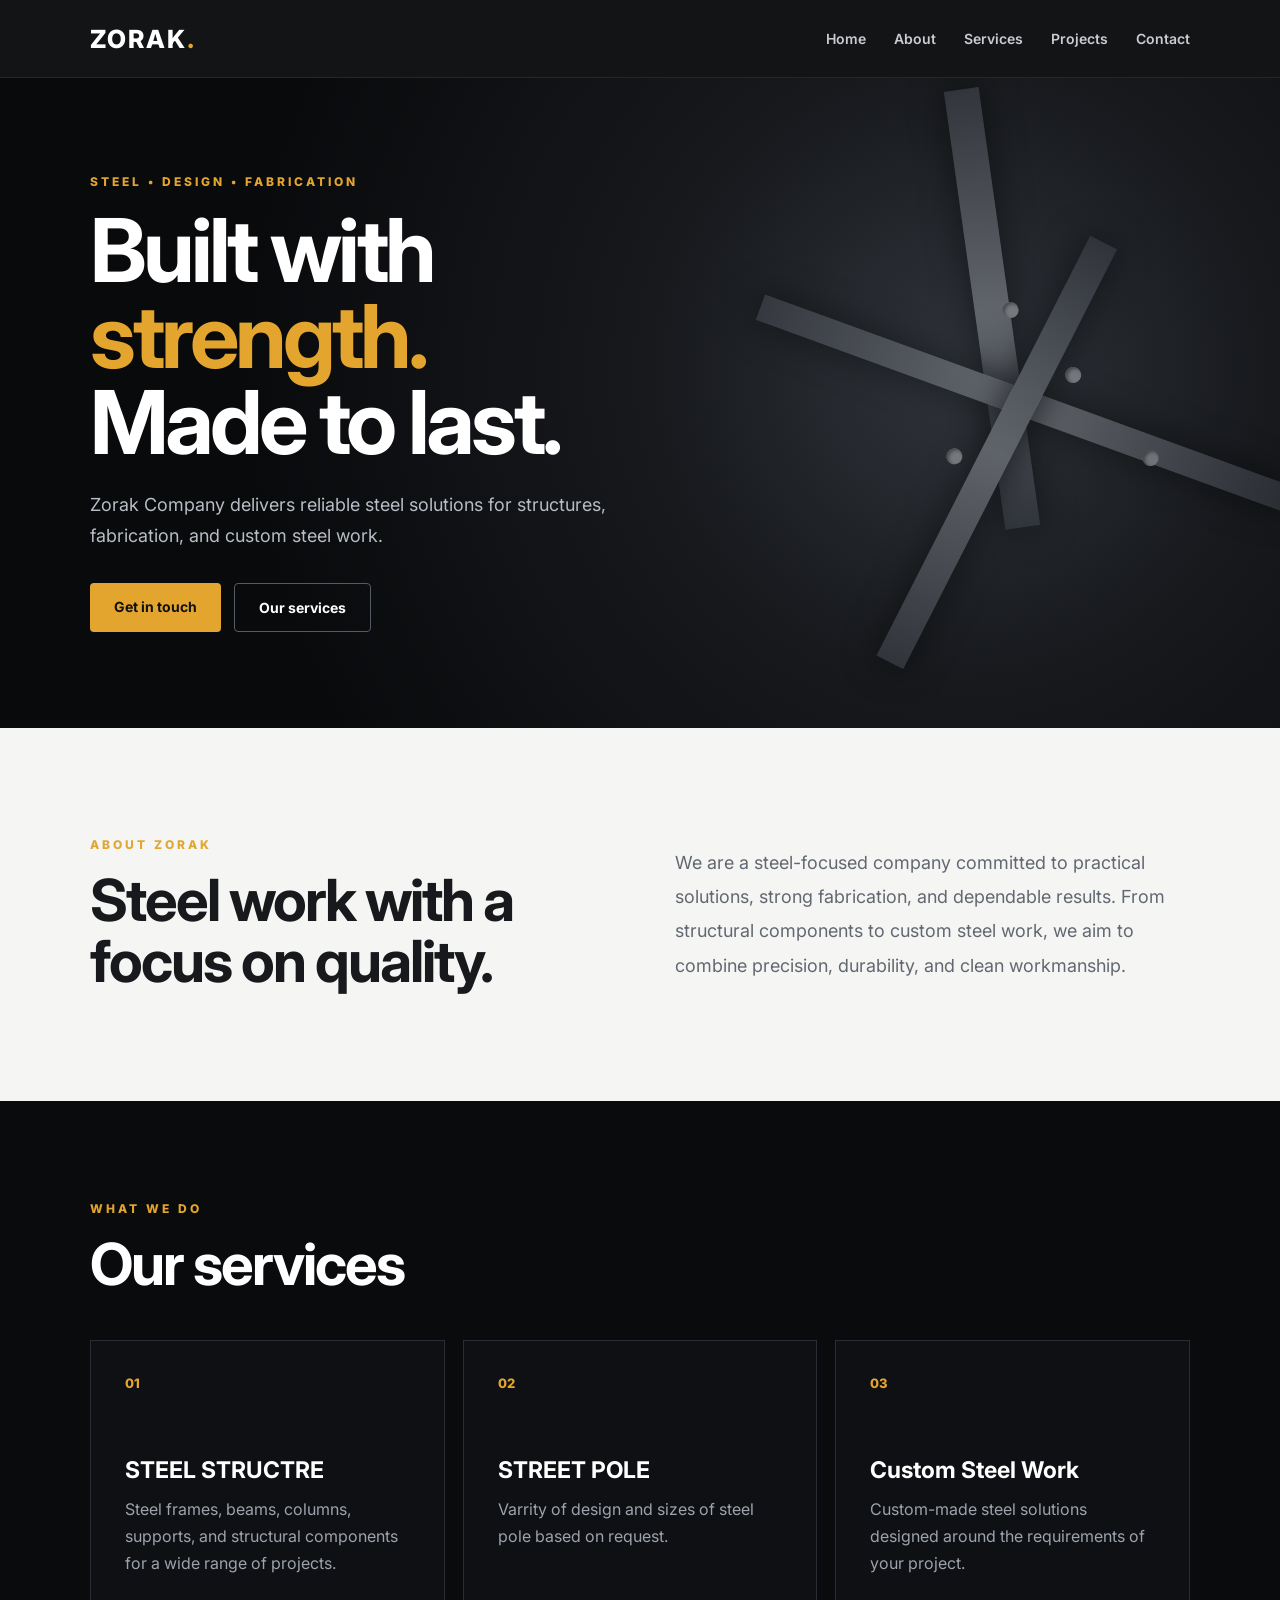
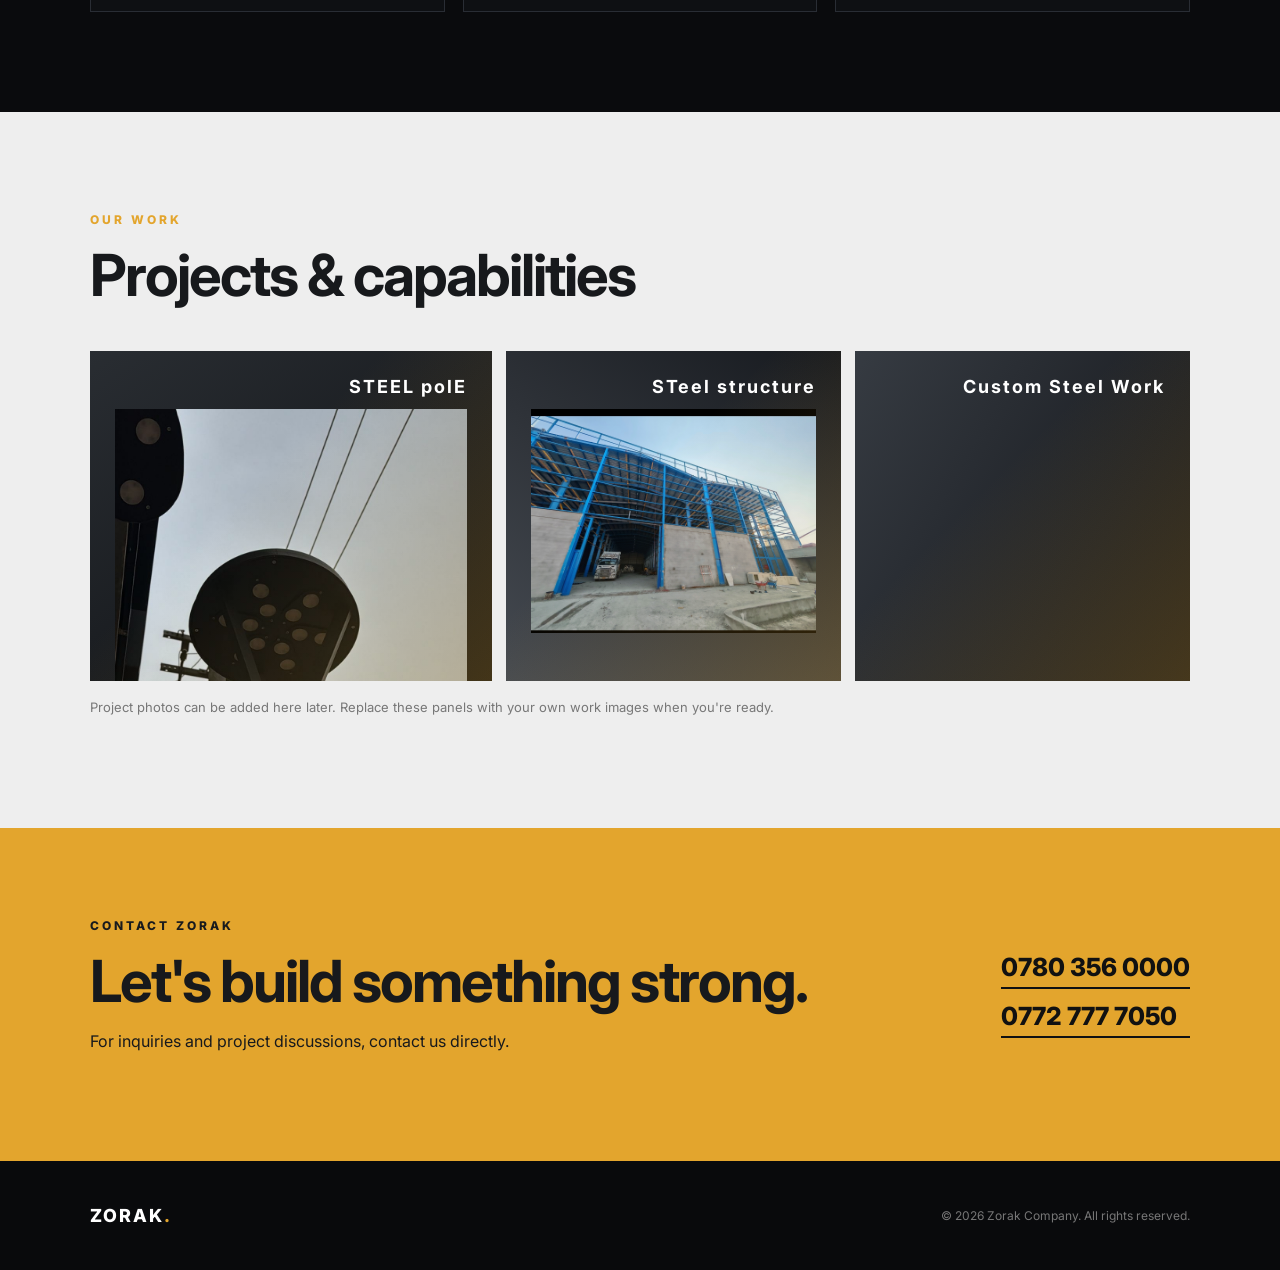
==== index.html @ 76cf574f "Update index.html" ====
<!DOCTYPE html>
<html lang="en">
<head>
  <meta charset="UTF-8">
  <meta name="viewport" content="width=device-width, initial-scale=1.0">
  <title>Zorak Company | Steel Solutions</title>
  <meta name="description" content="Zorak Company provides professional steel solutions, fabrication, and structural steel services.">
  <link rel="stylesheet" href="style.css">
</head>
<body>
  <header class="navbar">
    <a class="logo" href="#home">ZORAK<span>.</span></a>
    <nav>
      <a href="#home">Home</a>
      <a href="#about">About</a>
      <a href="#services">Services</a>
      <a href="#projects">Projects</a>
      <a href="#contact">Contact</a>
    </nav>
  </header>

  <main>
    <section id="home" class="hero">
      <div class="hero-content">
        <p class="eyebrow">STEEL • DESIGN • FABRICATION</p>
        <h1>Built with <span>strength.</span><br>Made to last.</h1>
        <p class="hero-text">Zorak Company delivers reliable steel solutions for structures, fabrication, and custom steel work.</p>
        <div class="buttons">
          <a class="btn primary" href="#contact">Get in touch</a>
          <a class="btn secondary" href="#services">Our services</a>
        </div>
      </div>
      <div class="steel-art" aria-hidden="true">
        <div class="beam beam1"></div>
        <div class="beam beam2"></div>
        <div class="beam beam3"></div>
        <div class="bolt b1"></div><div class="bolt b2"></div>
        <div class="bolt b3"></div><div class="bolt b4"></div>
      </div>
    </section>

    <section id="about" class="section about">
      <div>
        <p class="eyebrow">ABOUT ZORAK</p>
        <h2>Steel work with a focus on quality.</h2>
      </div>
      <p>We are a steel-focused company committed to practical solutions, strong fabrication, and dependable results. From structural components to custom steel work, we aim to combine precision, durability, and clean workmanship.</p>
    </section>

    <section id="services" class="section dark">
      <div class="section-heading">
        <p class="eyebrow">WHAT WE DO</p>
        <h2>Our services</h2>
      </div>
      <div class="cards">
        <article class="card">
          <div class="number">01</div>
          <h3>STEEL STRUCTRE</h3>
          <p>Steel frames, beams, columns, supports, and structural components for a wide range of projects.</p>
        </article>
        <article class="card">
          <div class="number">02</div>
          <h3>STREET POLE</h3>
          <p>Varrity of design and sizes of steel pole based on request.</p>
        </article>
        <article class="card">
          <div class="number">03</div>
          <h3>Custom Steel Work</h3>
          <p>Custom-made steel solutions designed around the requirements of your project.</p>
        </article>
      </div>
    </section>

    <section id="projects" class="section projects">
      <div class="section-heading">
        <p class="eyebrow">OUR WORK</p>
        <h2>Projects & capabilities</h2>
      </div>
      <div class="project-grid">
       <div class="project p1">
    <span>STEEL polE</span>
    <img src="WhatsApp Image 2026-08-22 at 12.21.57 AM.jpeg" alt="Structural Frames">
</div>
        <div class="project p2">
          <span>STeel structure</span>
       <img src="Image 2026-08-22 at 12.22.01 AM.jpeg" alt="Structural Frames">
</div>
        <div class="project p3"><span>Custom Steel Work</span></div>
      </div>
      <p class="note">Project photos can be added here later. Replace these panels with your own work images when you're ready.</p>
    </section>

    <section id="contact" class="contact">
      <div>
        <p class="eyebrow">CONTACT ZORAK</p>
        <h2>Let's build something strong.</h2>
        <p>For inquiries and project discussions, contact us directly.</p>
      </div>
      <div class="phone-list">
        <a href="tel:07803560000">0780 356 0000</a>
        <a href="tel:07727777050">0772 777 7050</a>
      </div>
    </section>
  </main>

  <footer>
    <div class="logo">ZORAK<span>.</span></div>
    <p>© 2026 Zorak Company. All rights reserved.</p>
  </footer>
</body>
</html>
---- style.css ----
@import url('https://fonts.googleapis.com/css2?family=Inter:wght@400;500;600;700;800&display=swap');

:root{
  --bg:#0a0b0d;
  --panel:#111317;
  --text:#f3f4f6;
  --muted:#9da3ad;
  --line:#292d34;
  --accent:#e3a52d;
  --accent2:#ffc857;
}
*{box-sizing:border-box;scroll-behavior:smooth}
body{margin:0;background:#f5f5f3;color:#17191c;font-family:Inter,Arial,sans-serif}
.navbar{height:78px;background:rgba(10,11,13,.96);display:flex;align-items:center;justify-content:space-between;padding:0 7%;position:sticky;top:0;z-index:20;border-bottom:1px solid #24272c}
.logo{font-size:25px;font-weight:800;letter-spacing:2px;color:white;text-decoration:none}.logo span{color:var(--accent)}
nav{display:flex;gap:28px}nav a{color:#c9ccd1;text-decoration:none;font-size:14px;font-weight:600}nav a:hover{color:var(--accent)}
.hero{min-height:650px;background:radial-gradient(circle at 75% 45%,#30343a 0,#17191d 30%,#090a0c 70%);color:white;padding:90px 7%;display:flex;align-items:center;position:relative;overflow:hidden}
.hero-content{max-width:680px;position:relative;z-index:2}.eyebrow{font-size:12px;letter-spacing:3px;color:var(--accent);font-weight:800;margin:0 0 18px}
h1{font-size:clamp(48px,7vw,88px);line-height:.98;margin:0 0 25px;letter-spacing:-4px}h1 span{color:var(--accent)}
.hero-text{font-size:18px;line-height:1.7;color:#b8bdc5;max-width:570px}
.buttons{display:flex;gap:13px;margin-top:32px}.btn{padding:15px 24px;text-decoration:none;font-weight:700;font-size:14px;border-radius:4px}.primary{background:var(--accent);color:#111}.secondary{border:1px solid #555b64;color:white}
.steel-art{position:absolute;right:2%;width:46%;height:75%;opacity:.45;transform:rotate(-8deg)}.beam{position:absolute;background:linear-gradient(90deg,#51565e,#a3a8ae,#444951);box-shadow:0 0 35px #000}.beam1{width:75%;height:35px;top:28%;right:5%;transform:rotate(90deg)}.beam2{width:95%;height:27px;top:49%;right:-8%;transform:rotate(28deg)}.beam3{width:80%;height:30px;top:58%;right:5%;transform:rotate(-55deg)}.bolt{position:absolute;width:16px;height:16px;border-radius:50%;background:#d2d5d9;box-shadow:inset 2px 2px 4px #666}.b1{top:31%;right:38%}.b2{top:46%;right:29%}.b3{top:59%;right:51%}.b4{top:65%;right:18%}
.section{padding:100px 7%}.about{display:grid;grid-template-columns:1fr 1fr;gap:70px;align-items:center}.section h2,.contact h2{font-size:clamp(34px,5vw,58px);letter-spacing:-2px;margin:0;line-height:1.05}.about>p{font-size:18px;line-height:1.9;color:#626871}
.dark{background:var(--bg);color:white}.section-heading{margin-bottom:45px}.cards{display:grid;grid-template-columns:repeat(3,1fr);gap:18px}.card{border:1px solid var(--line);padding:34px;min-height:260px;background:#0e1013}.card:hover{border-color:#5c6169}.number{color:var(--accent);font-weight:800;font-size:13px;margin-bottom:65px}.card h3{font-size:23px;margin:0 0 12px}.card p{color:var(--muted);line-height:1.7;margin:0}
.projects{background:#eee}.project-grid{display:grid;grid-template-columns:1.2fr 1fr 1fr;gap:14px}.project{height:330px;background:#20242a;position:relative;overflow:hidden;display:flex;align-items:end;padding:25px}.project:before{content:"";position:absolute;inset:0;background:linear-gradient(135deg,transparent 40%,rgba(227,165,45,.25));}.p1{background:linear-gradient(145deg,#292d32,#0d0f12)}.p2{background:linear-gradient(35deg,#454a51,#171a1f)}.p3{background:linear-gradient(120deg,#363b42,#111317)}.project span{position:relative;color:white;font-size:12px;letter-spacing:2px;font-weight:800}.note{color:#777;margin-top:18px;font-size:13px}
.contact{padding:90px 7%;background:var(--accent);display:flex;justify-content:space-between;align-items:center;gap:40px}.contact .eyebrow{color:#181a1d}.contact p:not(.eyebrow){max-width:500px;line-height:1.7}.phone-list{display:flex;flex-direction:column;gap:12px}.phone-list a{font-size:25px;font-weight:800;color:#111;text-decoration:none;border-bottom:2px solid #111;padding-bottom:5px}
footer{background:#090a0c;color:#777;padding:35px 7%;display:flex;justify-content:space-between;align-items:center;font-size:12px}footer .logo{font-size:18px}
@media(max-width:800px){nav{display:none}.hero{min-height:600px}.steel-art{opacity:.2;width:100%;right:-20%}.about{grid-template-columns:1fr;gap:30px}.cards{grid-template-columns:1fr}.project-grid{grid-template-columns:1fr}.project{height:240px}.contact{flex-direction:column;align-items:flex-start}.phone-list a{font-size:20px}footer{flex-direction:column;gap:12px;align-items:flex-start}}
.project {
    display: flex;
    flex-direction: column;
    gap: 12px;
}

.project span {
    font-weight: bold;
    font-size: 18px;
}

.project img {
    width: 100%;
    height: auto;
    display: block;
    object-fit: contain;
}
@media (max-width: 768px) {
    .project {
        width: 100%;
        height: auto !important;
    }

    .project img {
        width: 100% !important;
        height: auto !important;
        max-width: 100% !important;
        object-fit: contain !important;
    }
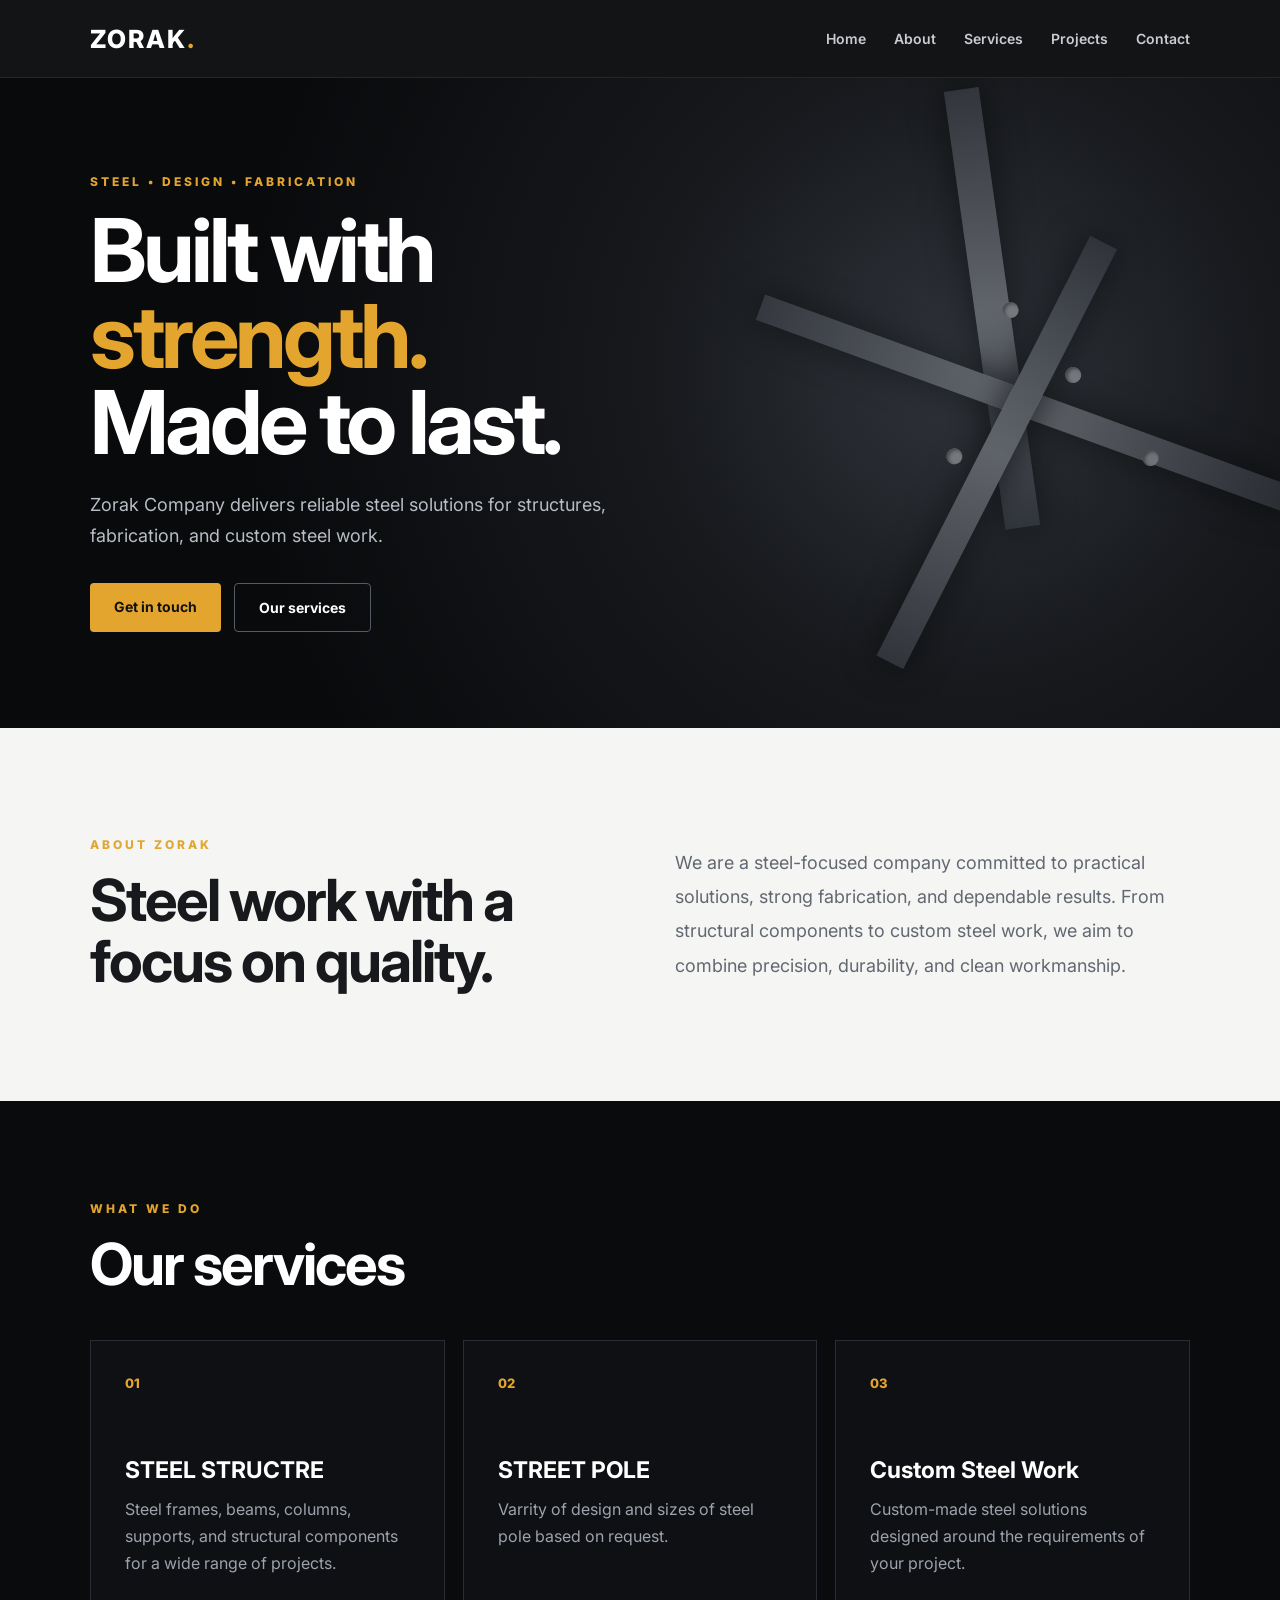
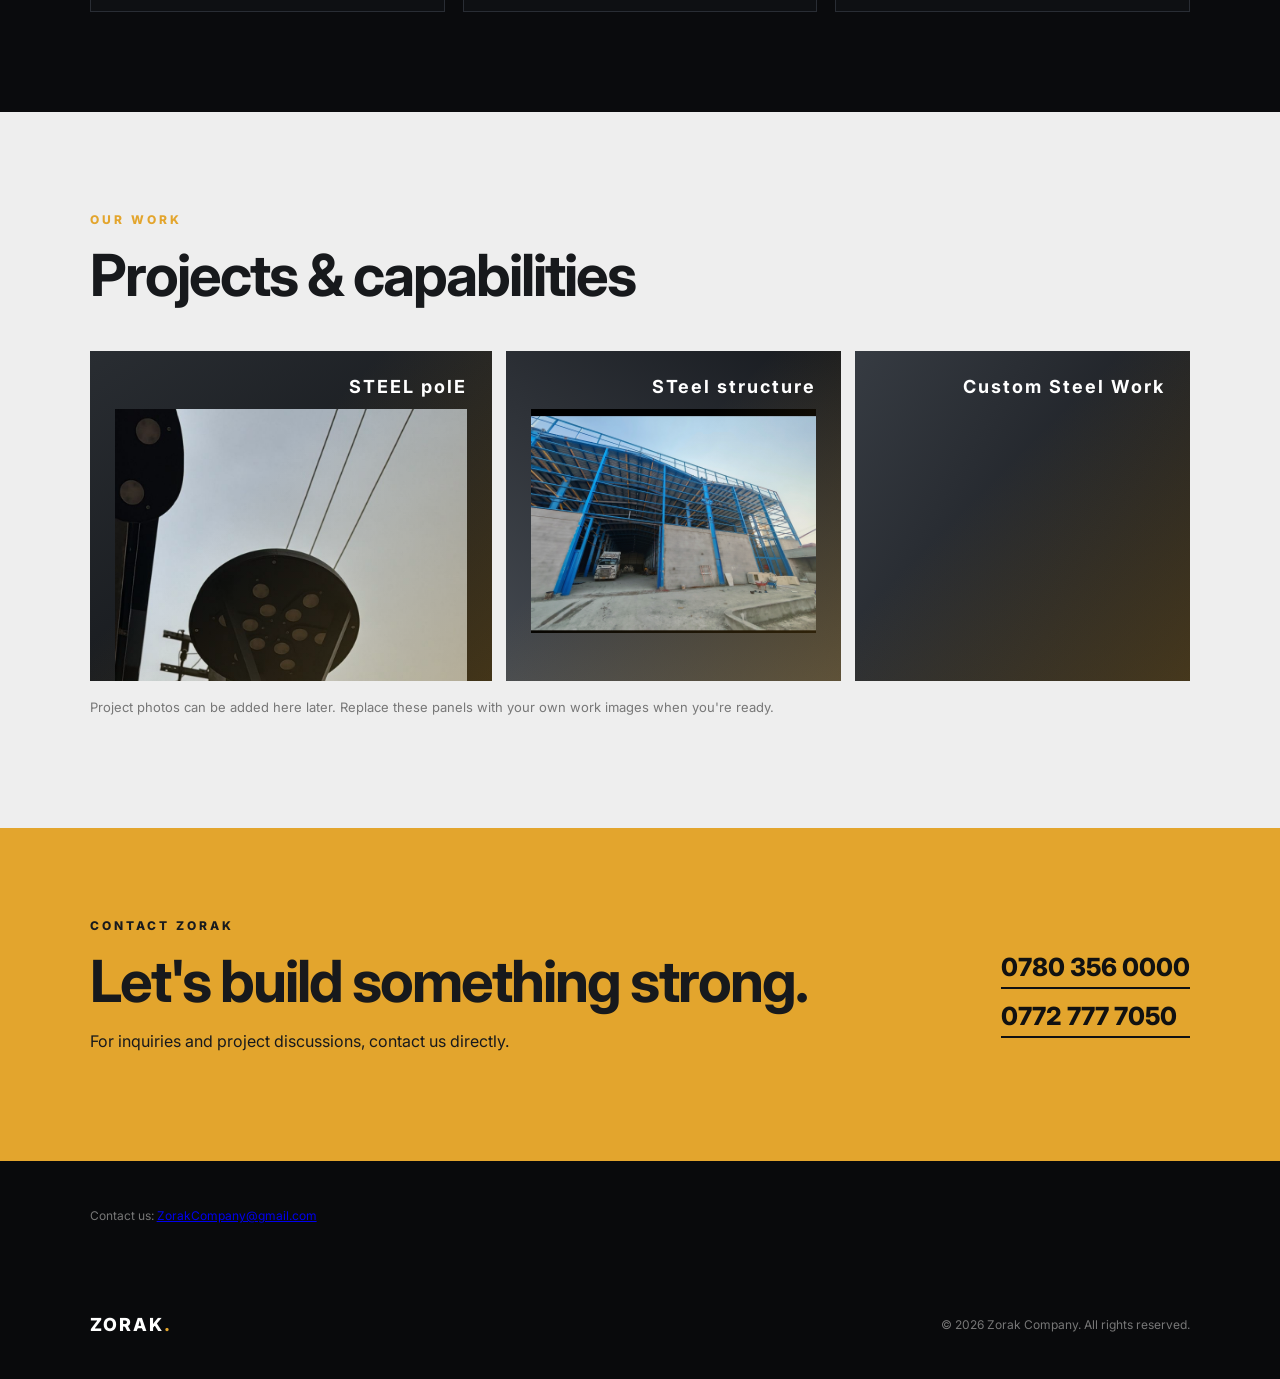
==== commit 2bef2e76: "Update index.html" ====
--- a/index.html
+++ b/index.html
@@ -102,7 +102,9 @@
       </div>
     </section>
   </main>
-
+<footer>
+    <p>Contact us: <a href="mailto:ZorakCompany@gmail.com">ZorakCompany@gmail.com</a></p>
+</footer>
   <footer>
     <div class="logo">ZORAK<span>.</span></div>
     <p>© 2026 Zorak Company. All rights reserved.</p>
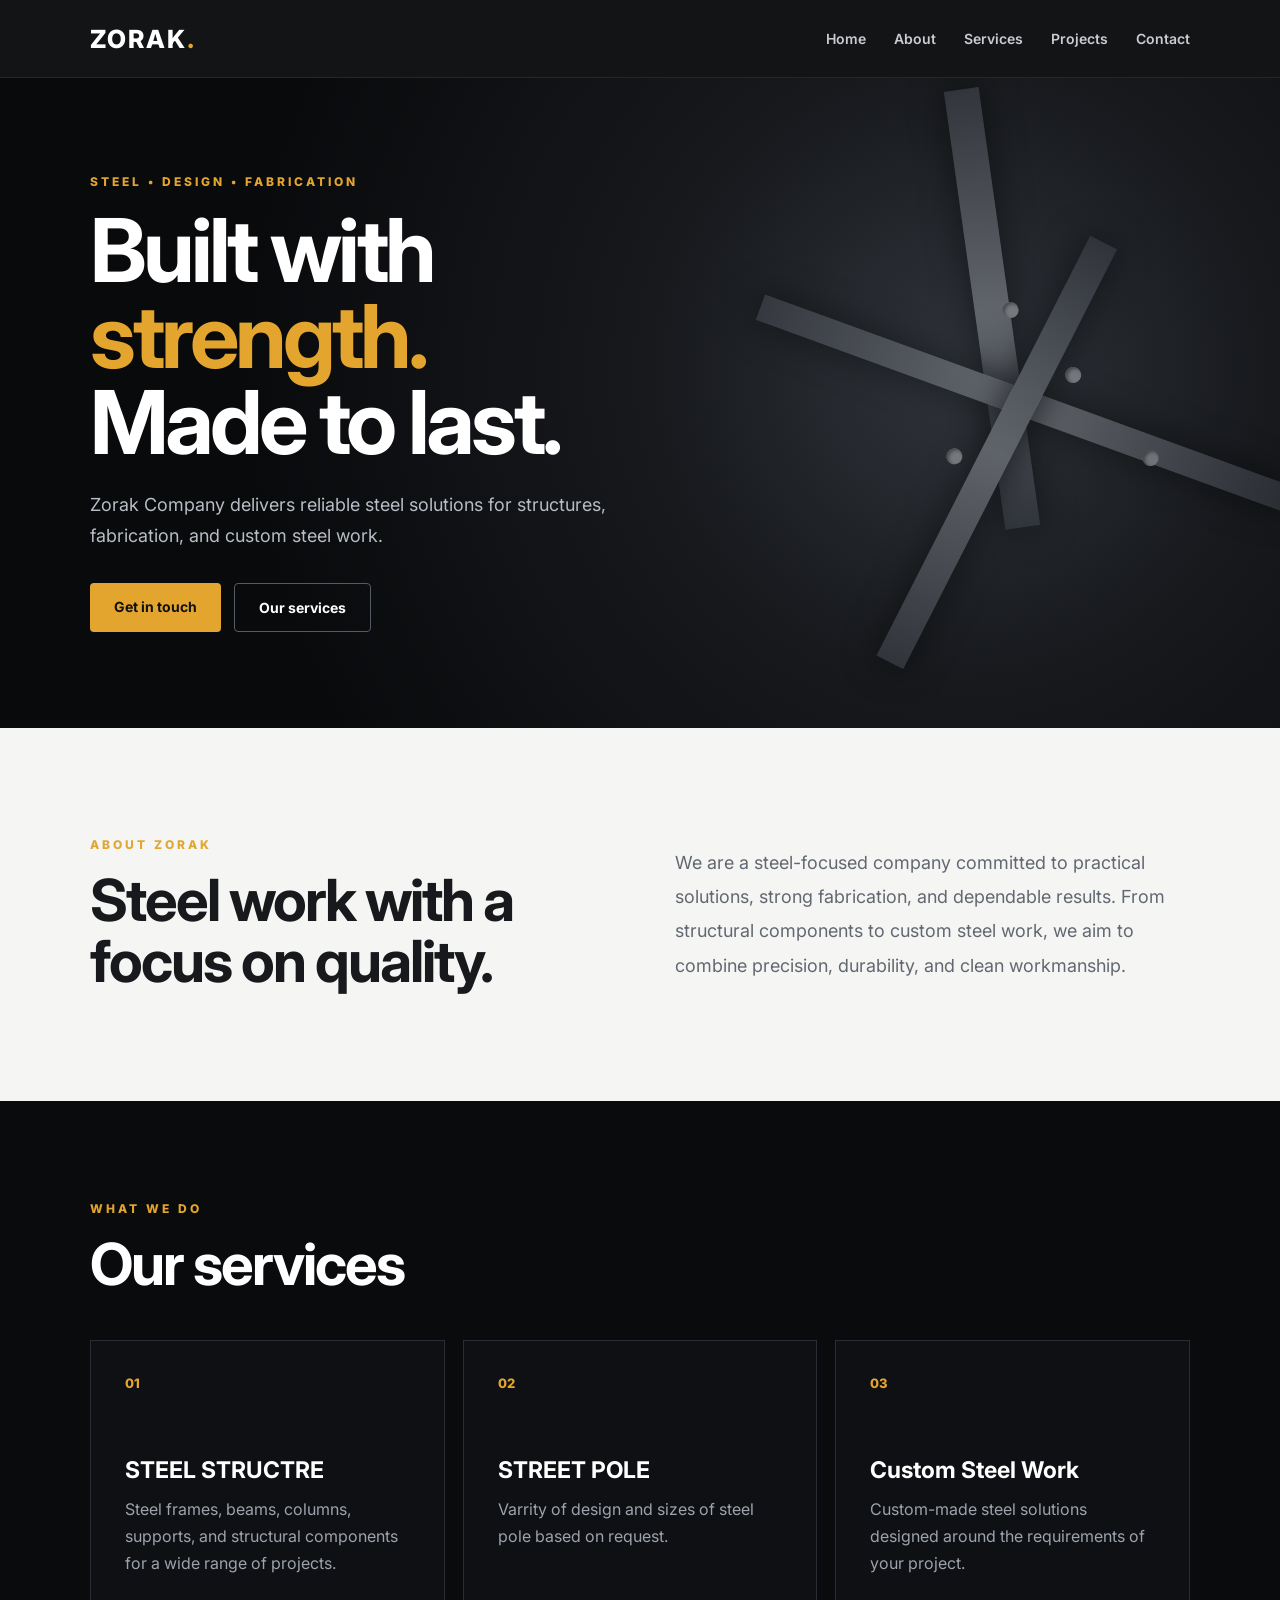
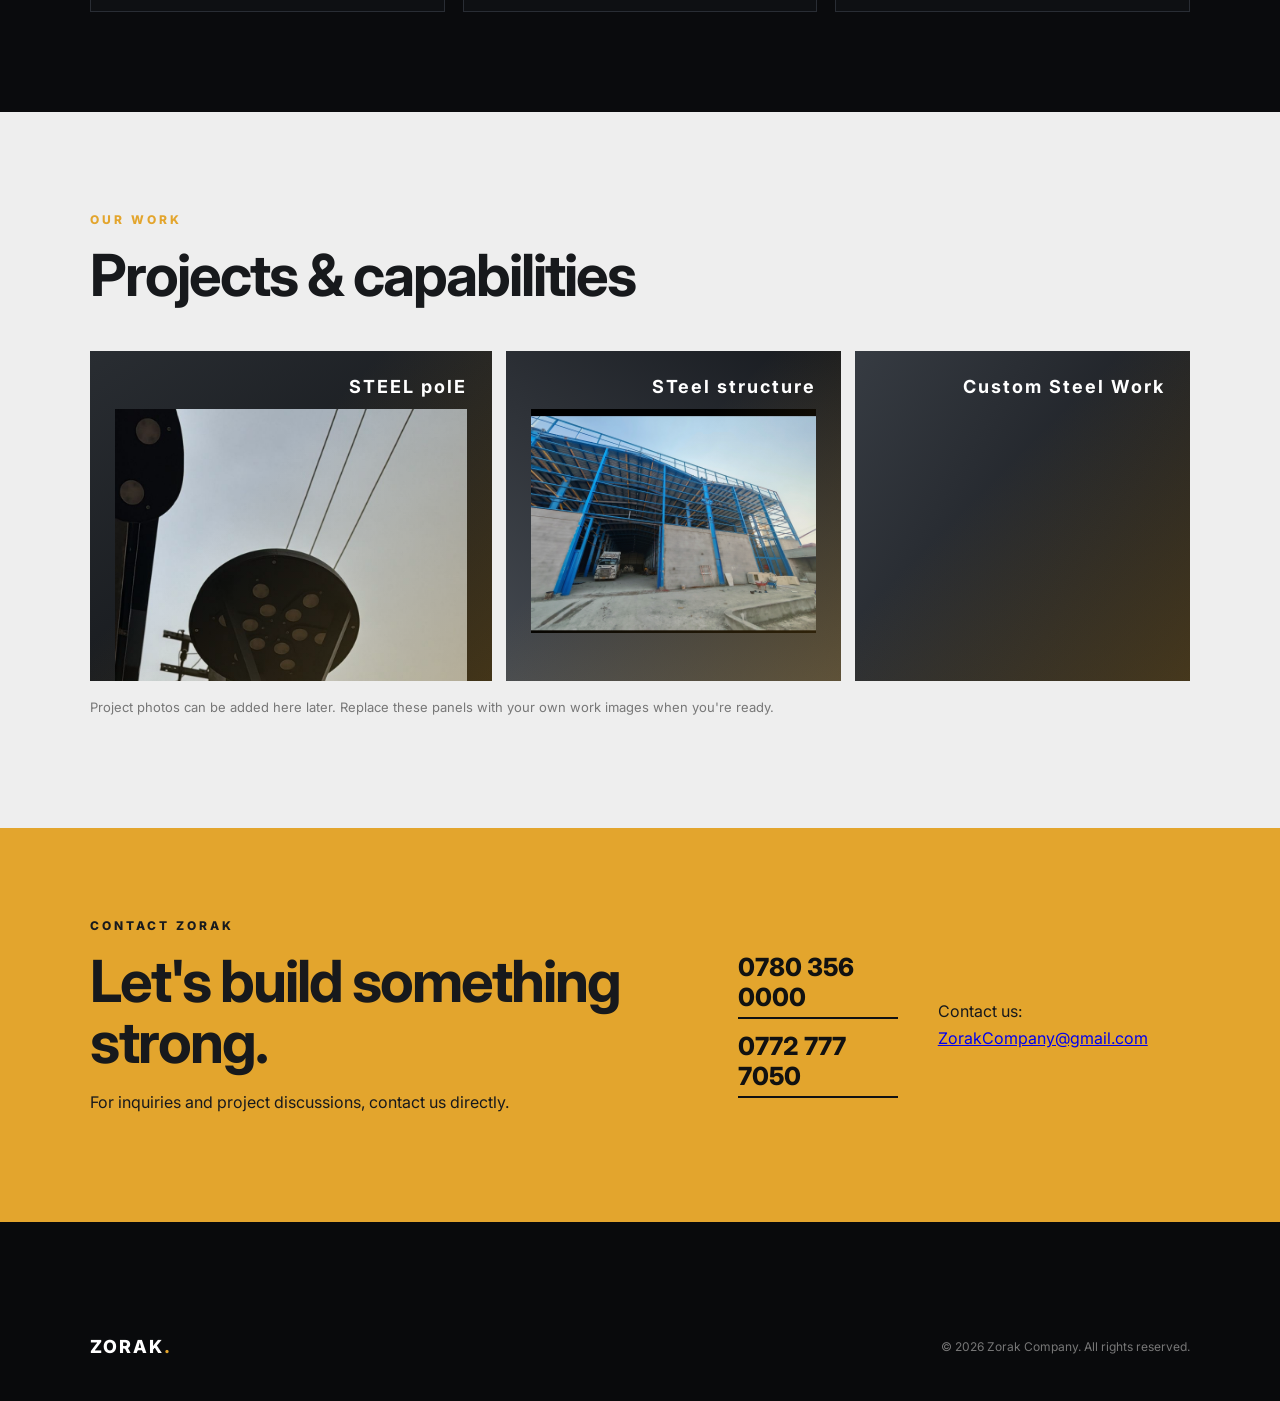
==== commit edcfbdd1: "Update index.html" ====
--- a/index.html
+++ b/index.html
@@ -100,10 +100,11 @@
         <a href="tel:07803560000">0780 356 0000</a>
         <a href="tel:07727777050">0772 777 7050</a>
       </div>
+         <p>Contact us: <a href="mailto:ZorakCompany@gmail.com">ZorakCompany@gmail.com</a></p>
     </section>
   </main>
 <footer>
-    <p>Contact us: <a href="mailto:ZorakCompany@gmail.com">ZorakCompany@gmail.com</a></p>
+ 
 </footer>
   <footer>
     <div class="logo">ZORAK<span>.</span></div>
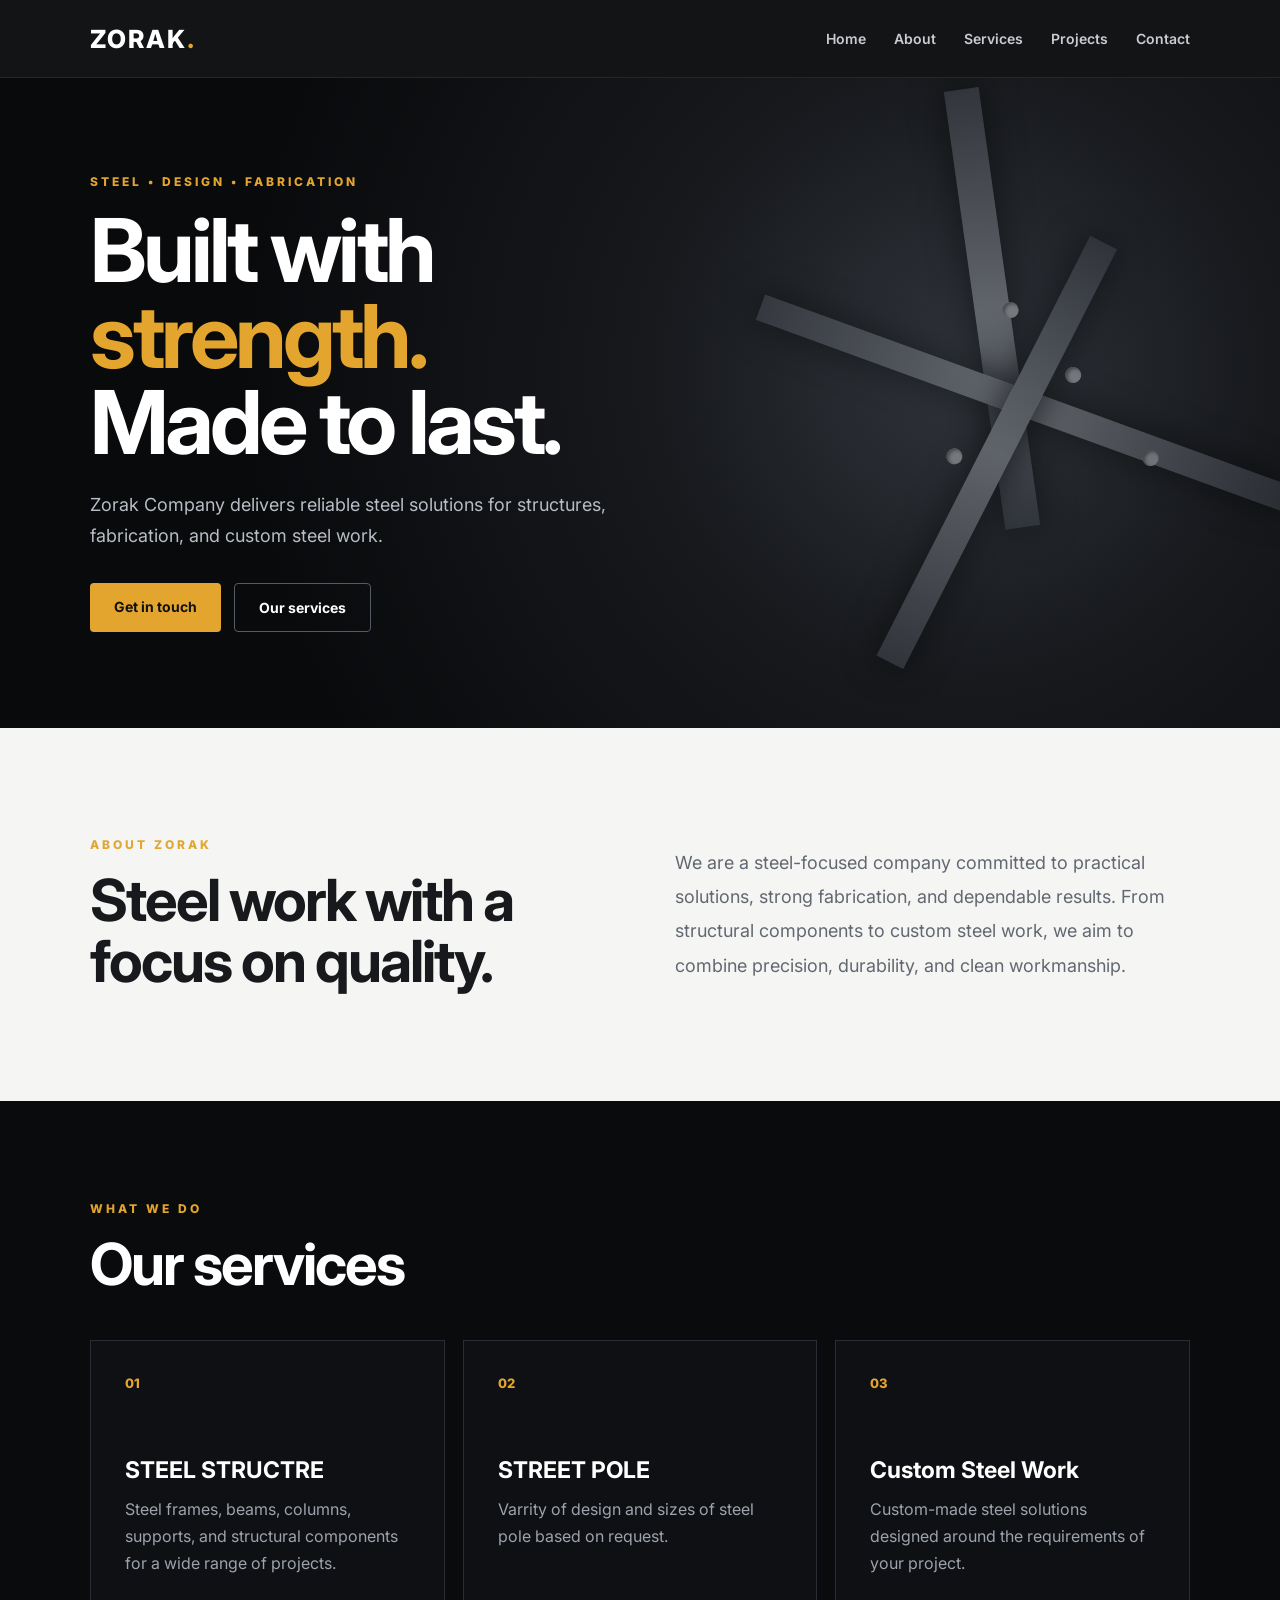
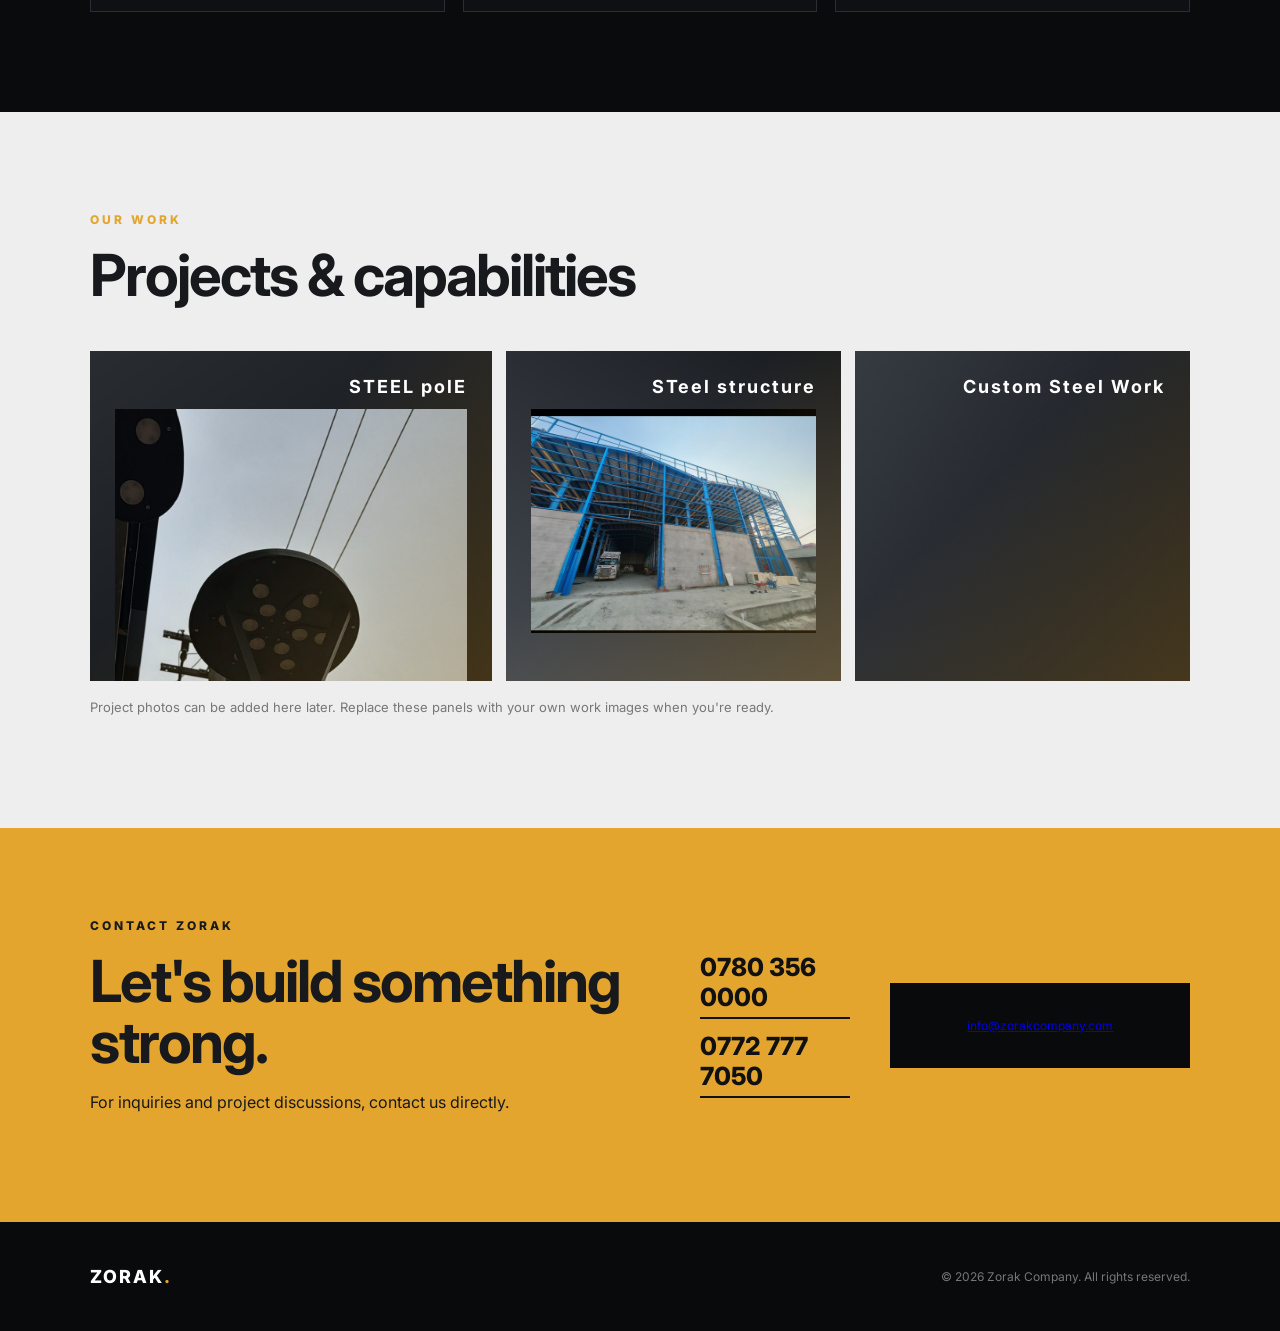
==== commit f5d25419: "Update index.html" ====
--- a/index.html
+++ b/index.html
@@ -100,12 +100,12 @@
         <a href="tel:07803560000">0780 356 0000</a>
         <a href="tel:07727777050">0772 777 7050</a>
       </div>
-         <p>Contact us: <a href="mailto:ZorakCompany@gmail.com">ZorakCompany@gmail.com</a></p>
+  <footer>
+ <a href="mailto:info@zorakcompany.com">info@zorakcompany.com</a>
+</footer>      
     </section>
   </main>
-<footer>
- 
-</footer>
+
   <footer>
     <div class="logo">ZORAK<span>.</span></div>
     <p>© 2026 Zorak Company. All rights reserved.</p>
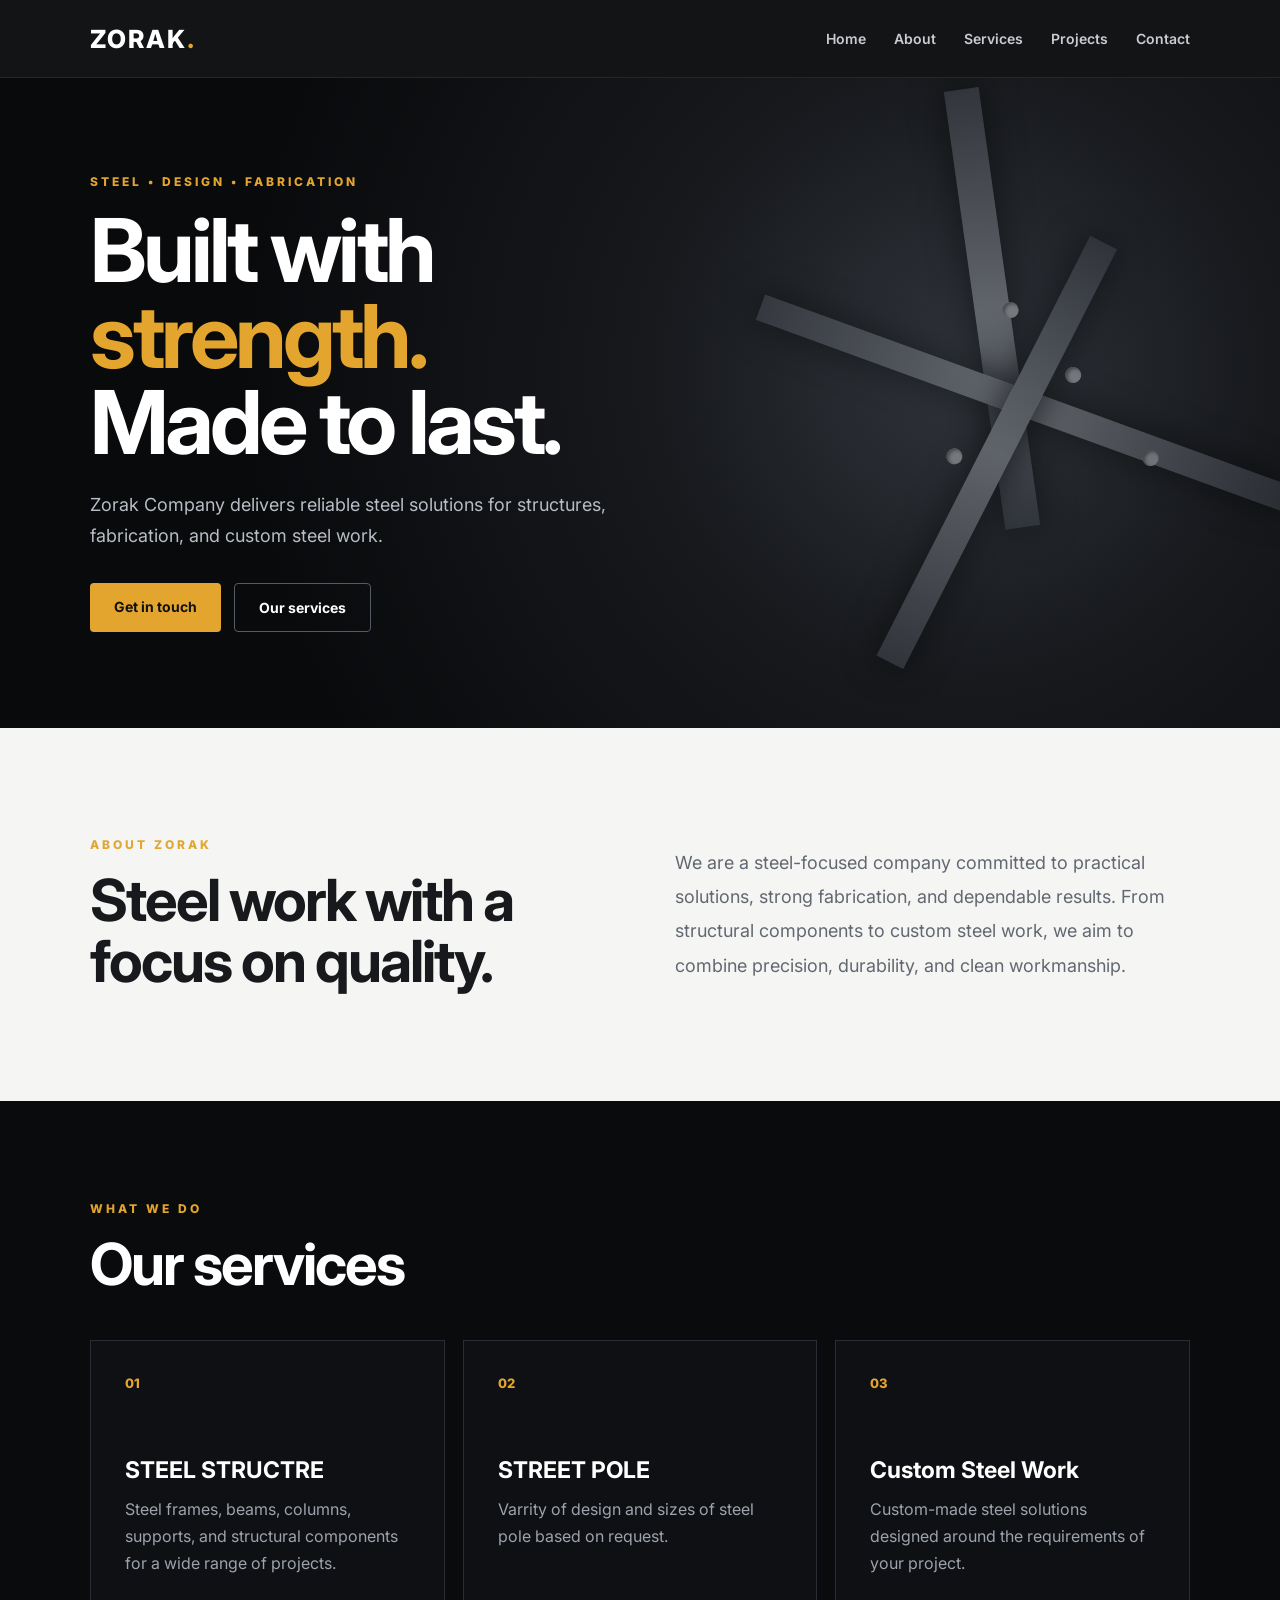
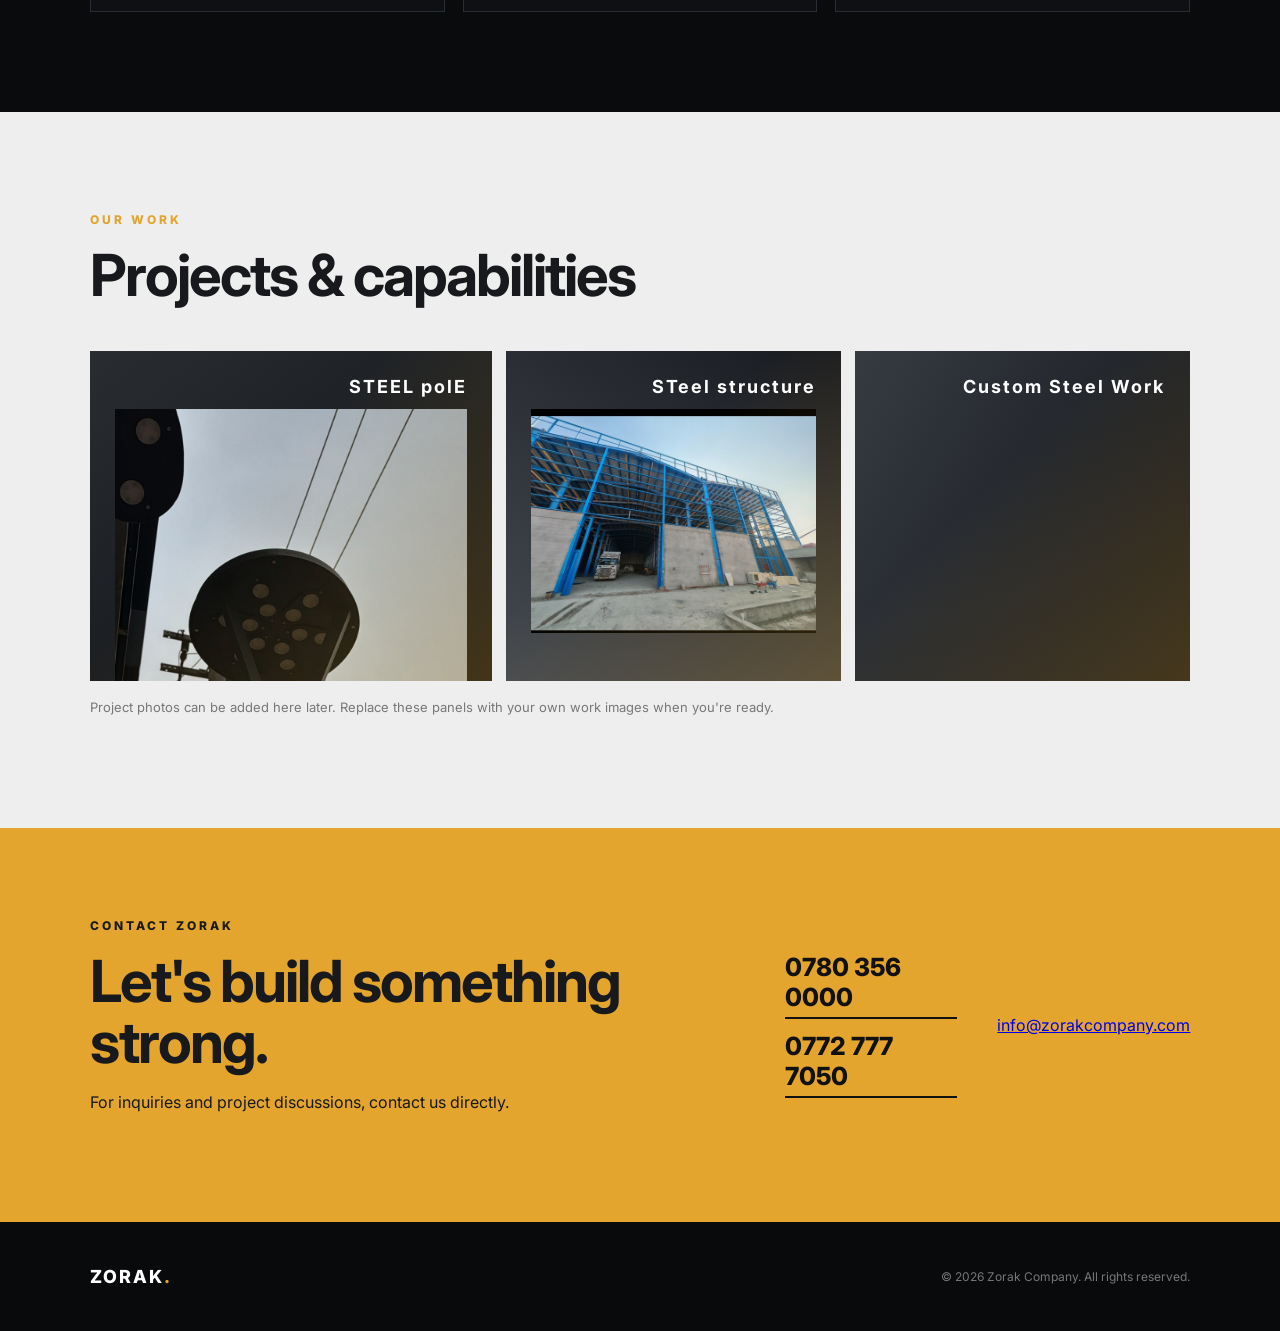
==== commit e80b3a5f: "Update index.html" ====
--- a/index.html
+++ b/index.html
@@ -100,9 +100,9 @@
         <a href="tel:07803560000">0780 356 0000</a>
         <a href="tel:07727777050">0772 777 7050</a>
       </div>
-  <footer>
+
  <a href="mailto:info@zorakcompany.com">info@zorakcompany.com</a>
-</footer>      
+  
     </section>
   </main>
 
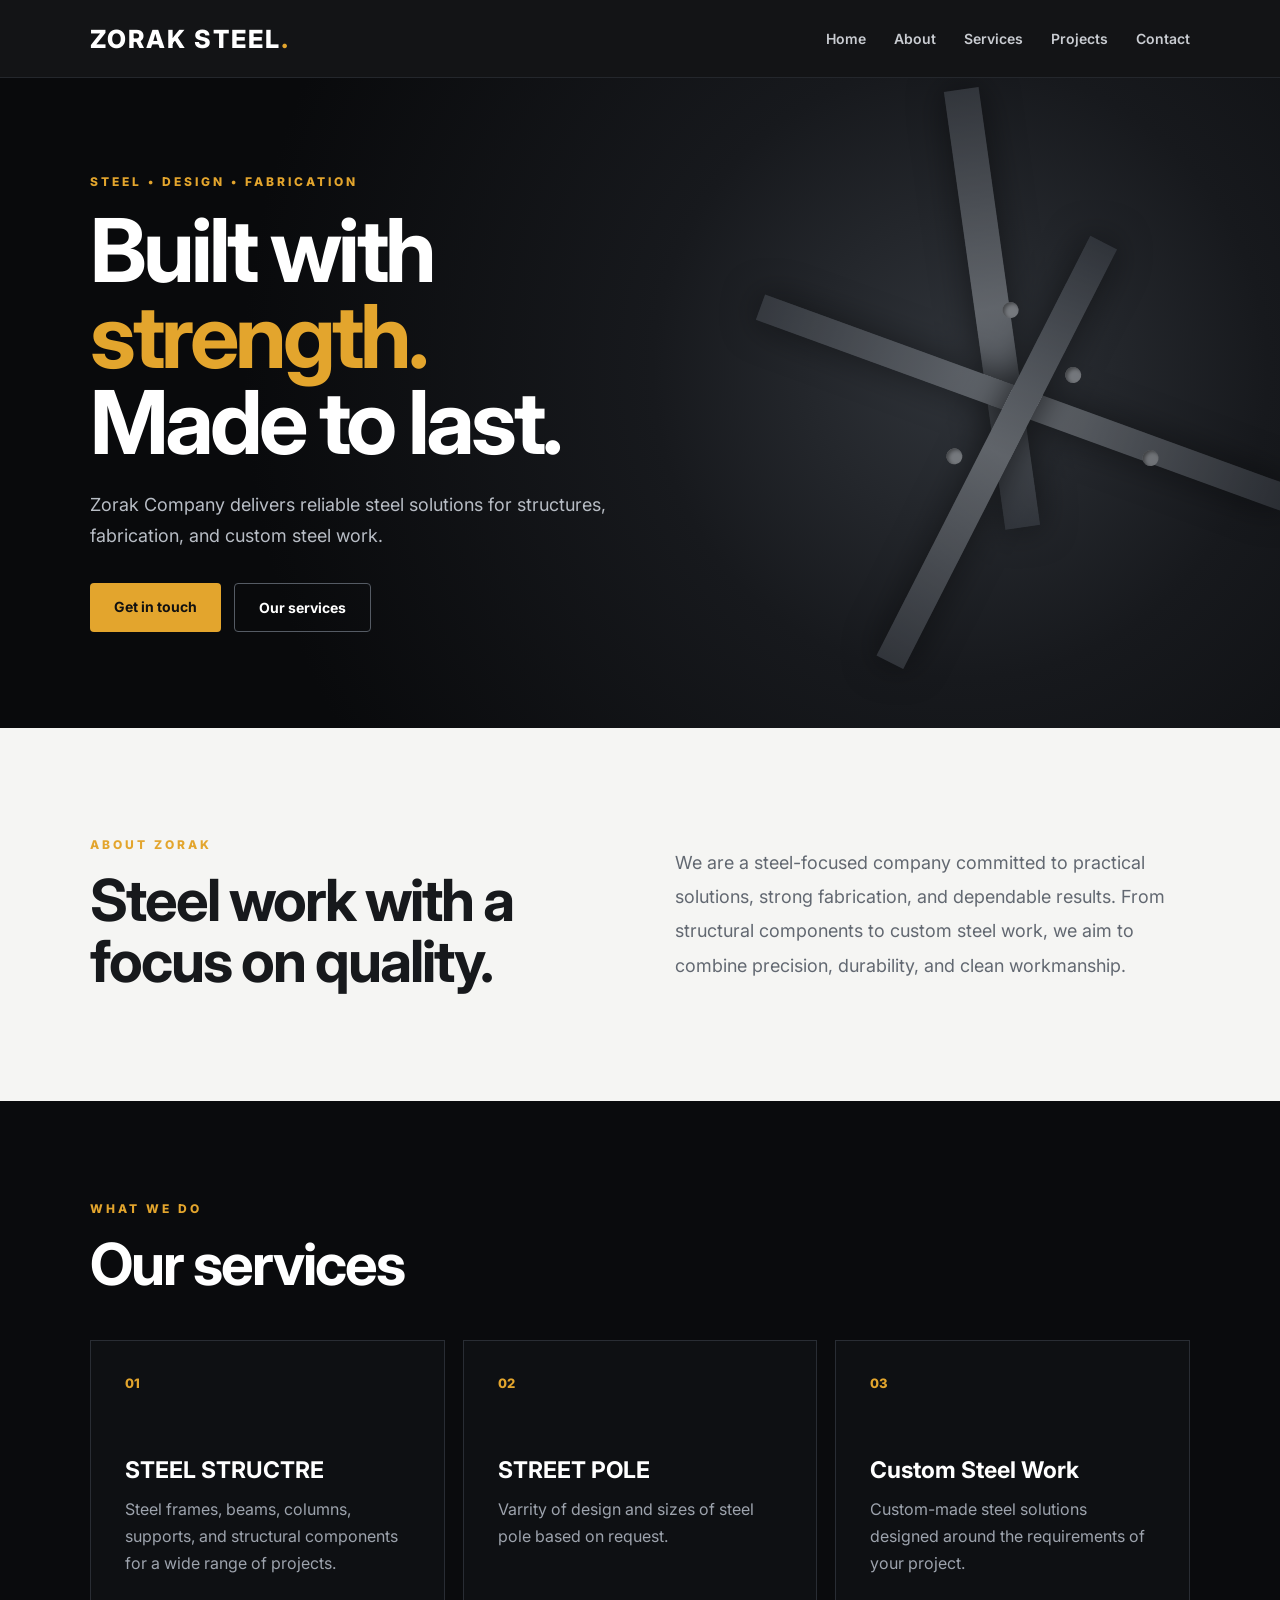
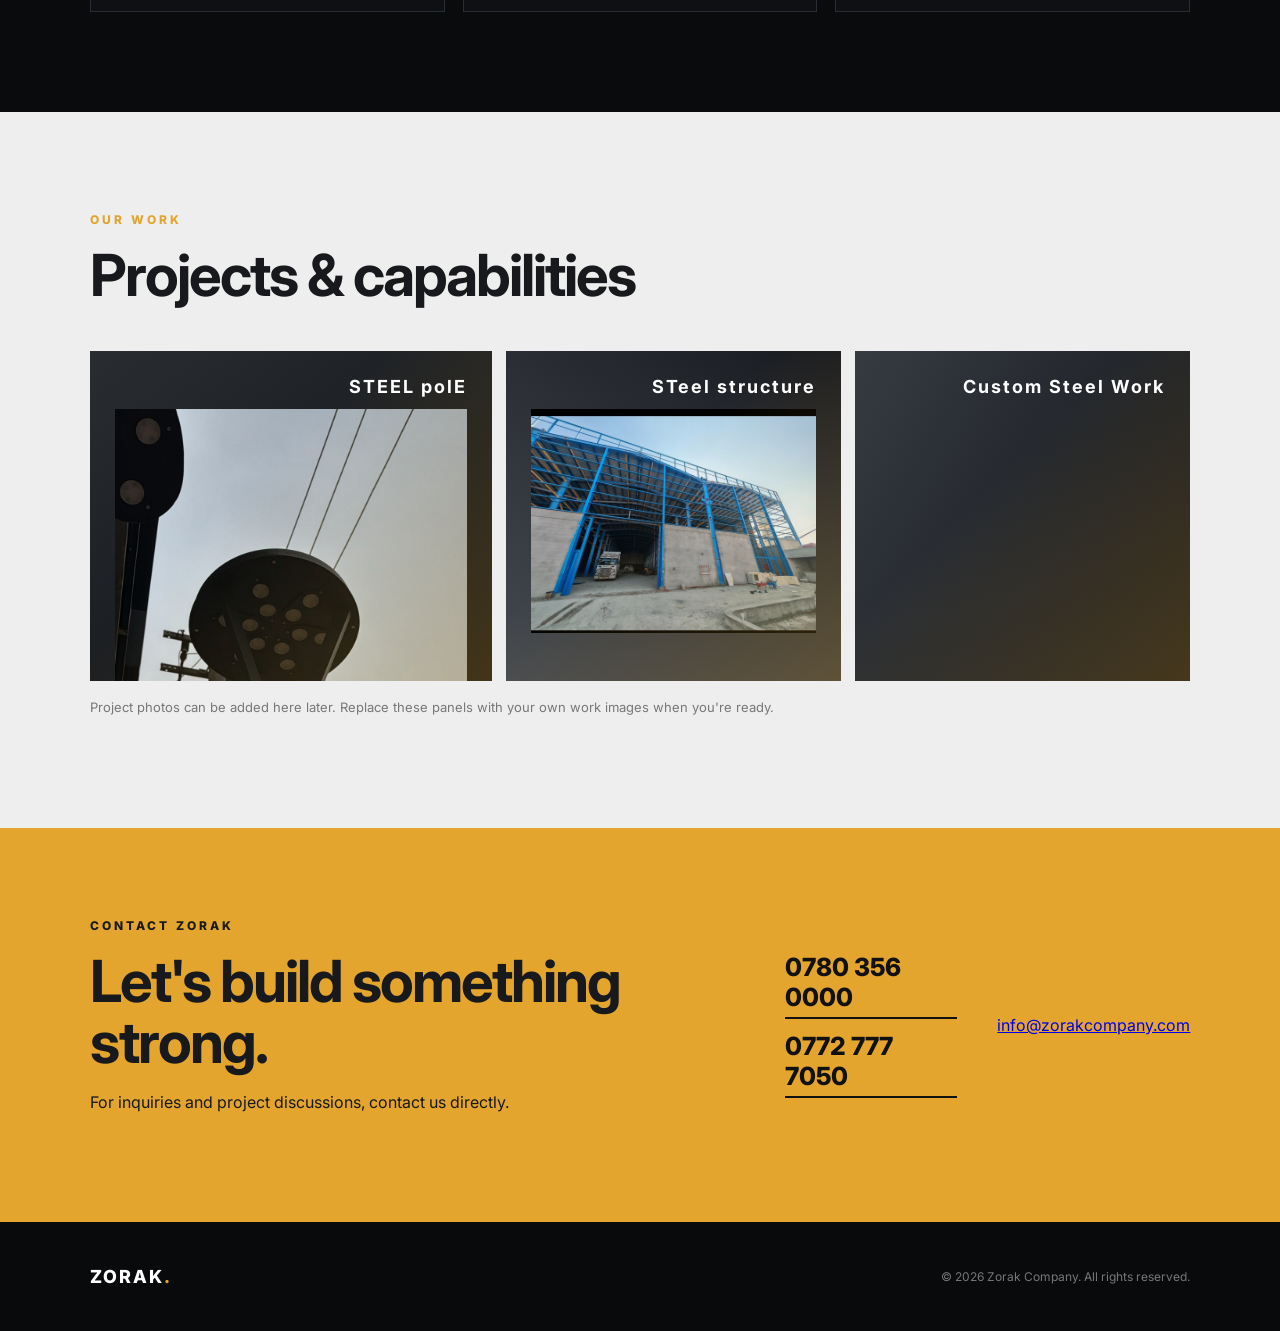
==== commit 218042de: "Update index.html" ====
--- a/index.html
+++ b/index.html
@@ -9,7 +9,7 @@
 </head>
 <body>
   <header class="navbar">
-    <a class="logo" href="#home">ZORAK<span>.</span></a>
+    <a class="logo" href="#home">ZORAK STEEL<span>.</span></a>
     <nav>
       <a href="#home">Home</a>
       <a href="#about">About</a>
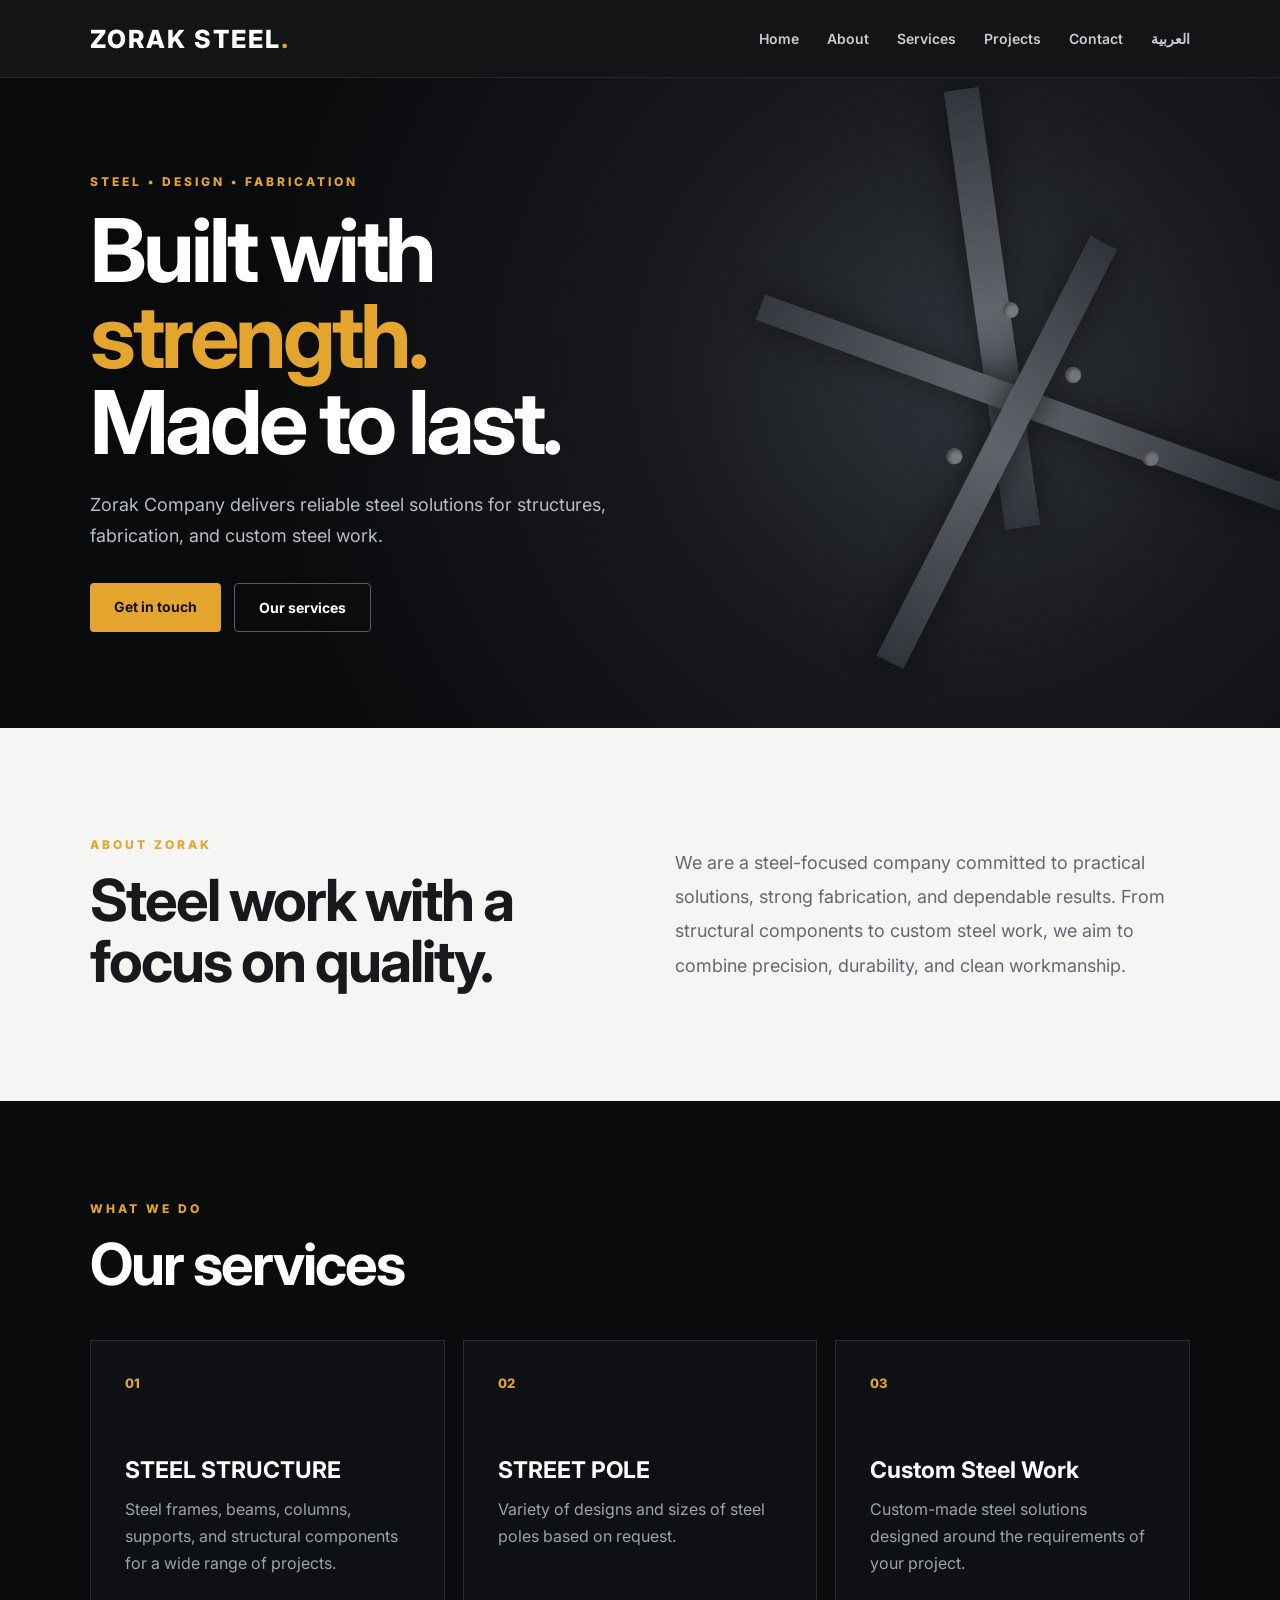
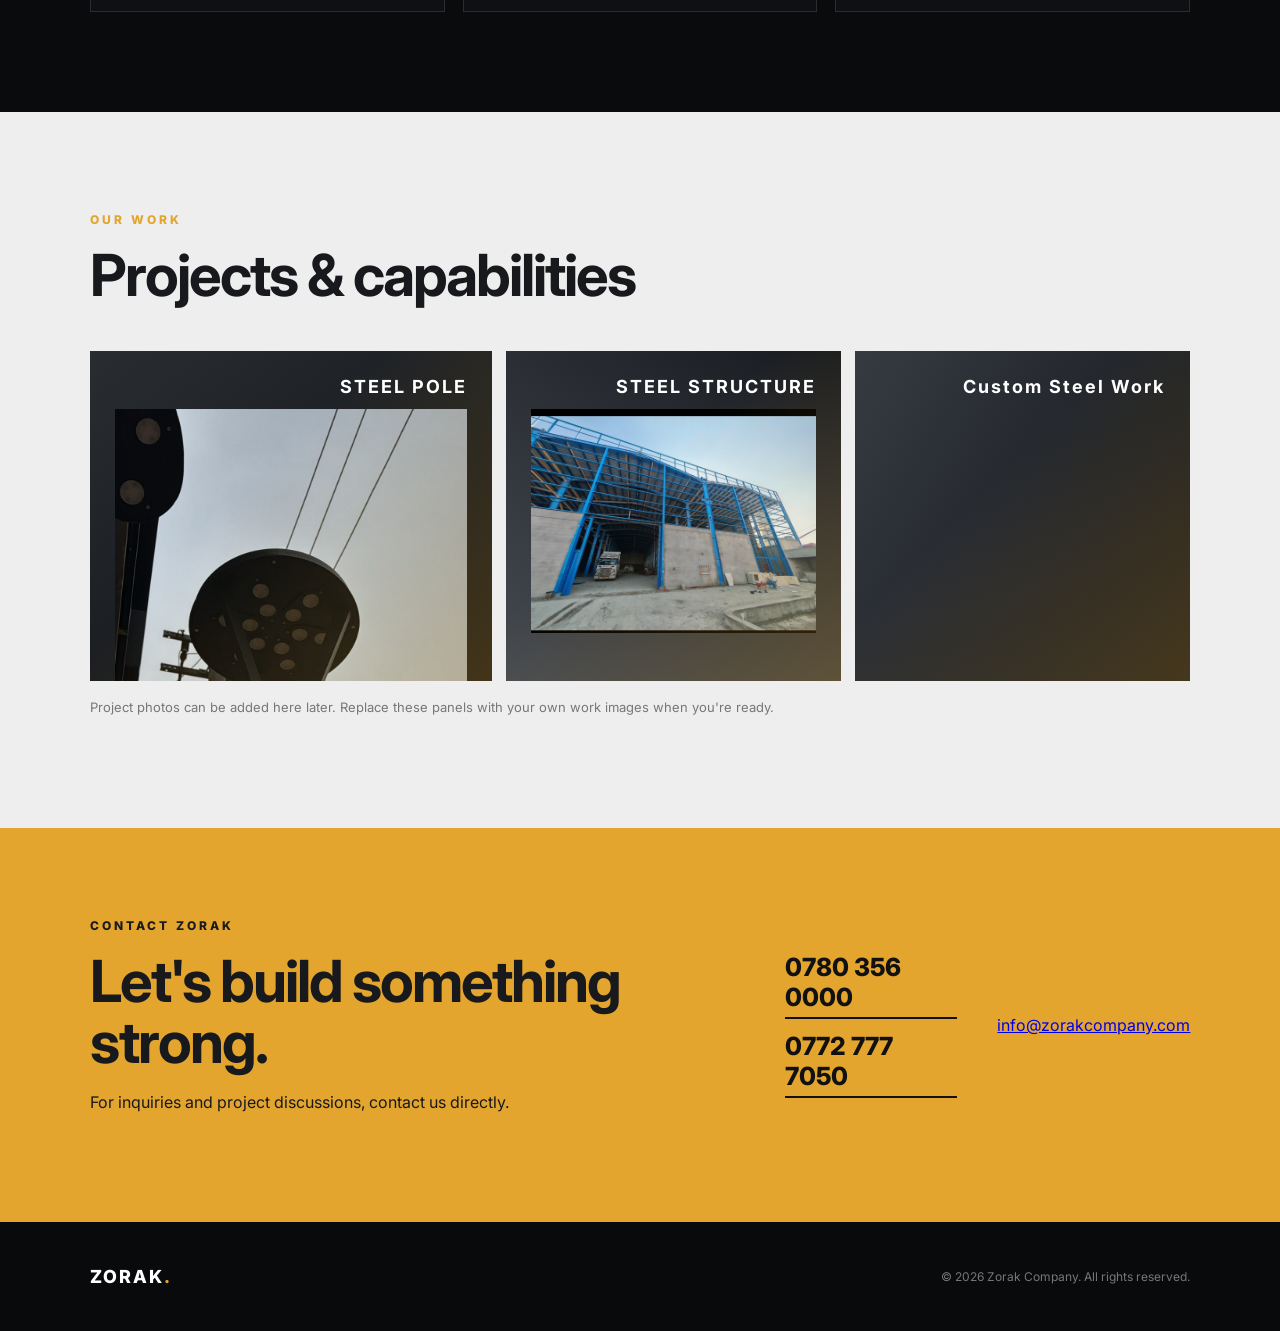
==== commit d948e468: "Update index.html" ====
--- a/index.html
+++ b/index.html
@@ -10,12 +10,14 @@
 <body>
   <header class="navbar">
     <a class="logo" href="#home">ZORAK STEEL<span>.</span></a>
+
     <nav>
       <a href="#home">Home</a>
       <a href="#about">About</a>
       <a href="#services">Services</a>
       <a href="#projects">Projects</a>
       <a href="#contact">Contact</a>
+      <a href="ar/index.html">العربية</a>
     </nav>
   </header>
 
@@ -25,17 +27,21 @@
         <p class="eyebrow">STEEL • DESIGN • FABRICATION</p>
         <h1>Built with <span>strength.</span><br>Made to last.</h1>
         <p class="hero-text">Zorak Company delivers reliable steel solutions for structures, fabrication, and custom steel work.</p>
+
         <div class="buttons">
           <a class="btn primary" href="#contact">Get in touch</a>
           <a class="btn secondary" href="#services">Our services</a>
         </div>
       </div>
+
       <div class="steel-art" aria-hidden="true">
         <div class="beam beam1"></div>
         <div class="beam beam2"></div>
         <div class="beam beam3"></div>
-        <div class="bolt b1"></div><div class="bolt b2"></div>
-        <div class="bolt b3"></div><div class="bolt b4"></div>
+        <div class="bolt b1"></div>
+        <div class="bolt b2"></div>
+        <div class="bolt b3"></div>
+        <div class="bolt b4"></div>
       </div>
     </section>
 
@@ -44,7 +50,13 @@
         <p class="eyebrow">ABOUT ZORAK</p>
         <h2>Steel work with a focus on quality.</h2>
       </div>
-      <p>We are a steel-focused company committed to practical solutions, strong fabrication, and dependable results. From structural components to custom steel work, we aim to combine precision, durability, and clean workmanship.</p>
+
+      <p>
+        We are a steel-focused company committed to practical solutions,
+        strong fabrication, and dependable results. From structural components
+        to custom steel work, we aim to combine precision, durability,
+        and clean workmanship.
+      </p>
     </section>
 
     <section id="services" class="section dark">
@@ -52,21 +64,32 @@
         <p class="eyebrow">WHAT WE DO</p>
         <h2>Our services</h2>
       </div>
+
       <div class="cards">
         <article class="card">
           <div class="number">01</div>
-          <h3>STEEL STRUCTRE</h3>
-          <p>Steel frames, beams, columns, supports, and structural components for a wide range of projects.</p>
+          <h3>STEEL STRUCTURE</h3>
+          <p>
+            Steel frames, beams, columns, supports, and structural components
+            for a wide range of projects.
+          </p>
         </article>
+
         <article class="card">
           <div class="number">02</div>
           <h3>STREET POLE</h3>
-          <p>Varrity of design and sizes of steel pole based on request.</p>
+          <p>
+            Variety of designs and sizes of steel poles based on request.
+          </p>
         </article>
+
         <article class="card">
           <div class="number">03</div>
           <h3>Custom Steel Work</h3>
-          <p>Custom-made steel solutions designed around the requirements of your project.</p>
+          <p>
+            Custom-made steel solutions designed around the requirements
+            of your project.
+          </p>
         </article>
       </div>
     </section>
@@ -76,33 +99,48 @@
         <p class="eyebrow">OUR WORK</p>
         <h2>Projects & capabilities</h2>
       </div>
+
       <div class="project-grid">
-       <div class="project p1">
-    <span>STEEL polE</span>
-    <img src="WhatsApp Image 2026-08-22 at 12.21.57 AM.jpeg" alt="Structural Frames">
-</div>
+
+        <div class="project p1">
+          <span>STEEL POLE</span>
+          <img src="WhatsApp Image 2026-08-22 at 12.21.57 AM.jpeg" alt="Steel Pole">
+        </div>
+
         <div class="project p2">
-          <span>STeel structure</span>
-       <img src="Image 2026-08-22 at 12.22.01 AM.jpeg" alt="Structural Frames">
-</div>
-        <div class="project p3"><span>Custom Steel Work</span></div>
+          <span>STEEL STRUCTURE</span>
+          <img src="Image 2026-08-22 at 12.22.01 AM.jpeg" alt="Steel Structure">
+        </div>
+
+        <div class="project p3">
+          <span>Custom Steel Work</span>
+        </div>
+
       </div>
-      <p class="note">Project photos can be added here later. Replace these panels with your own work images when you're ready.</p>
+
+      <p class="note">
+        Project photos can be added here later. Replace these panels with
+        your own work images when you're ready.
+      </p>
     </section>
 
     <section id="contact" class="contact">
       <div>
         <p class="eyebrow">CONTACT ZORAK</p>
         <h2>Let's build something strong.</h2>
-        <p>For inquiries and project discussions, contact us directly.</p>
+        <p>
+          For inquiries and project discussions, contact us directly.
+        </p>
       </div>
+
       <div class="phone-list">
         <a href="tel:07803560000">0780 356 0000</a>
         <a href="tel:07727777050">0772 777 7050</a>
       </div>
 
- <a href="mailto:info@zorakcompany.com">info@zorakcompany.com</a>
-  
+      <a href="mailto:info@zorakcompany.com">
+        info@zorakcompany.com
+      </a>
     </section>
   </main>
 
